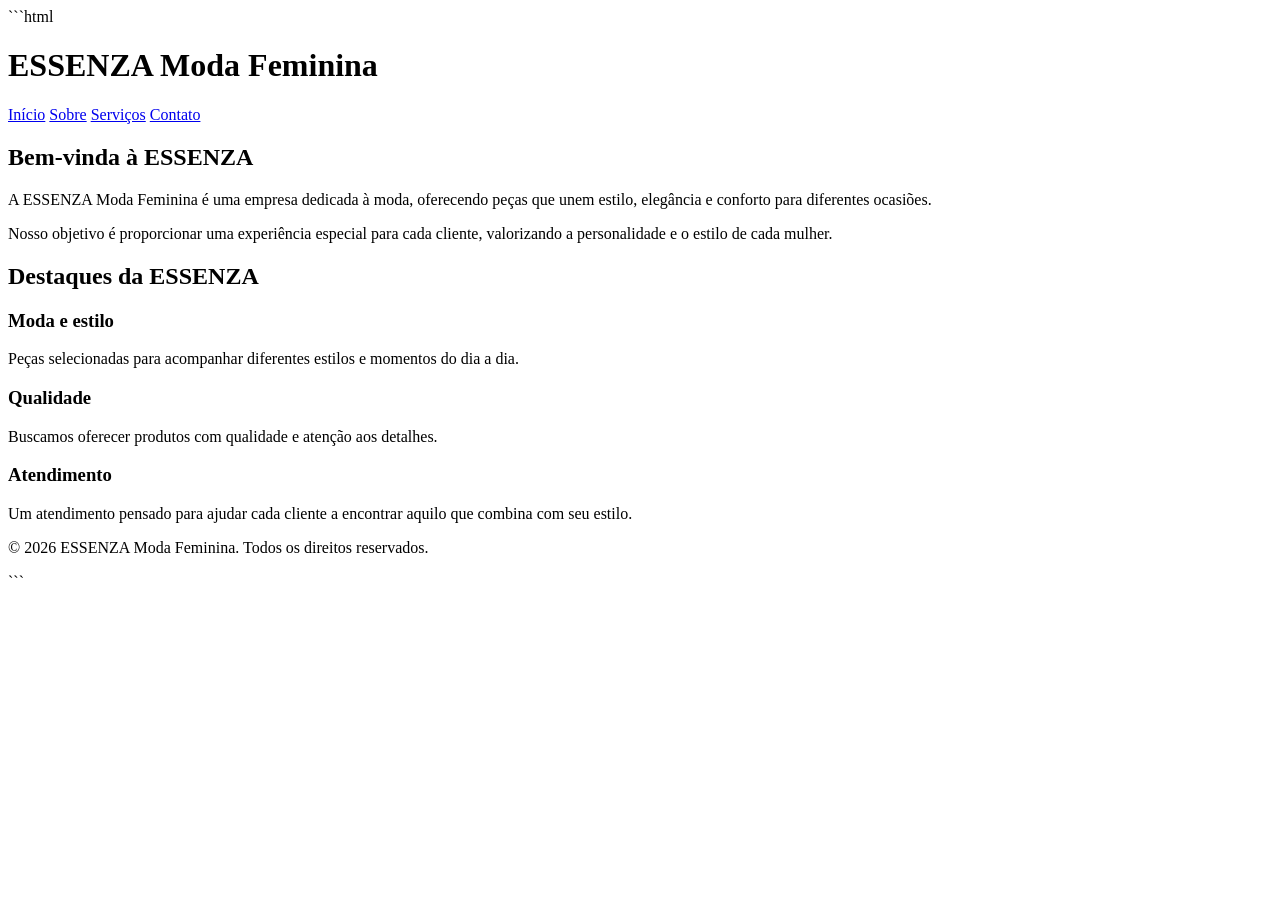
==== index.html @ d01f933d "feat: desenvolve estrutura HTML das páginas" ====
```html
<!DOCTYPE html>
<html lang="pt-BR">
<head>
    <meta charset="UTF-8">
    <meta name="viewport" content="width=device-width, initial-scale=1.0">
    <title>ESSENZA Moda Feminina</title>
    <link rel="stylesheet" href="css/style.css">
</head>

<body>

    <header>
        <h1>ESSENZA Moda Feminina</h1>

        <nav>
            <a href="index.html">Início</a>
            <a href="sobre.html">Sobre</a>
            <a href="servicos.html">Serviços</a>
            <a href="contato.html">Contato</a>
        </nav>
    </header>

    <main>
        <section>
            <h2>Bem-vinda à ESSENZA</h2>

            <p>
                A ESSENZA Moda Feminina é uma empresa dedicada à moda,
                oferecendo peças que unem estilo, elegância e conforto
                para diferentes ocasiões.
            </p>

            <p>
                Nosso objetivo é proporcionar uma experiência especial
                para cada cliente, valorizando a personalidade e o estilo
                de cada mulher.
            </p>
        </section>

        <section>
            <h2>Destaques da ESSENZA</h2>

            <div>
                <h3>Moda e estilo</h3>
                <p>
                    Peças selecionadas para acompanhar diferentes estilos
                    e momentos do dia a dia.
                </p>
            </div>

            <div>
                <h3>Qualidade</h3>
                <p>
                    Buscamos oferecer produtos com qualidade e atenção
                    aos detalhes.
                </p>
            </div>

            <div>
                <h3>Atendimento</h3>
                <p>
                    Um atendimento pensado para ajudar cada cliente
                    a encontrar aquilo que combina com seu estilo.
                </p>
            </div>
        </section>
    </main>

    <footer>
        <p>&copy; 2026 ESSENZA Moda Feminina. Todos os direitos reservados.</p>
    </footer>

</body>
</html>
```
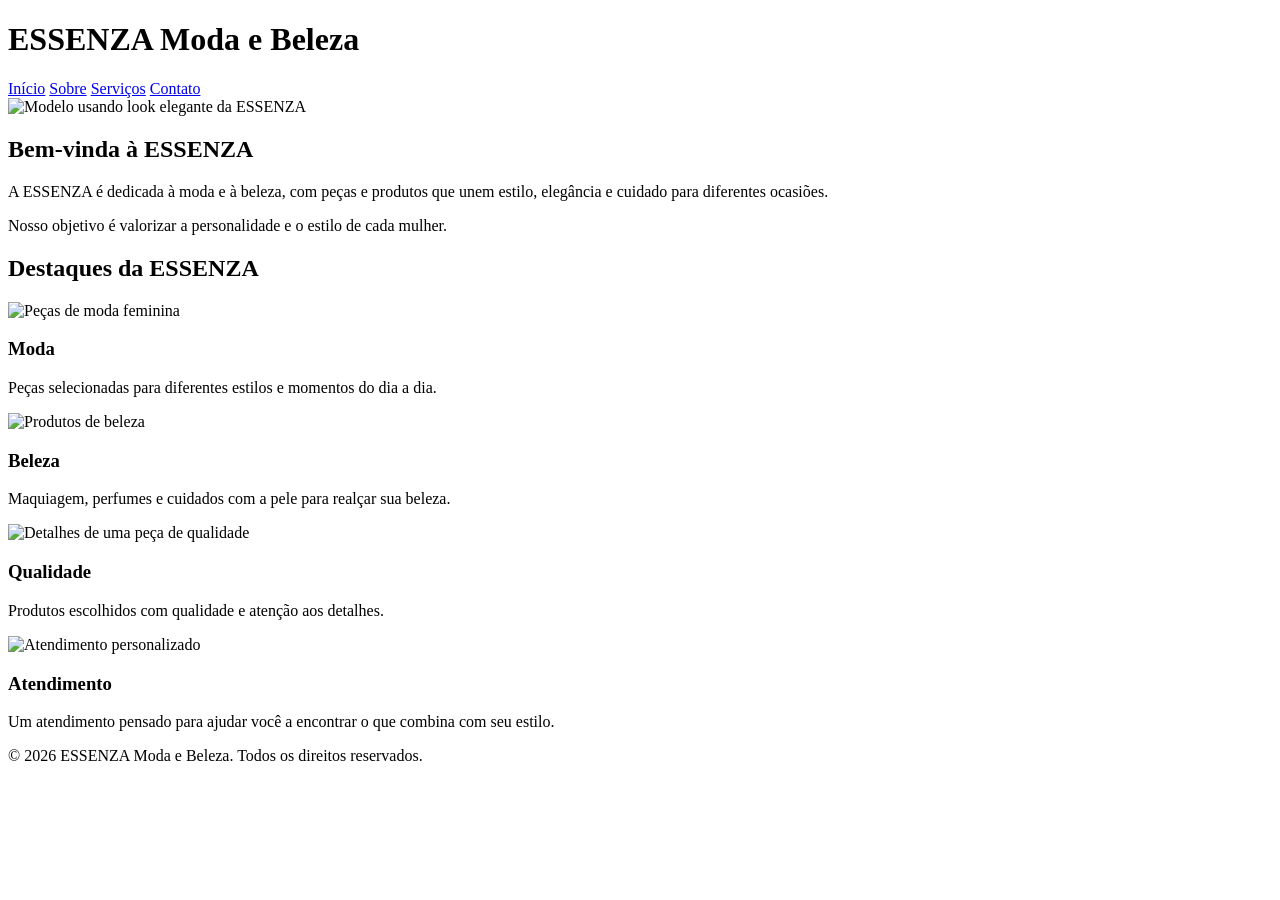
==== commit 604a91b1: "Atualiza site: moda e beleza, preto e dourado" ====
--- a/index.html
+++ b/index.html
@@ -1,76 +1,72 @@
-```html
 <!DOCTYPE html>
 <html lang="pt-BR">
 <head>
     <meta charset="UTF-8">
     <meta name="viewport" content="width=device-width, initial-scale=1.0">
-    <title>ESSENZA Moda Feminina</title>
+    <title>ESSENZA Moda e Beleza</title>
     <link rel="stylesheet" href="css/style.css">
 </head>
 
 <body>
 
     <header>
-        <h1>ESSENZA Moda Feminina</h1>
+        <h1>ESSENZA Moda e Beleza</h1>
 
         <nav>
-            <a href="index.html">Início</a>
+            <a href="index.html">In&iacute;cio</a>
             <a href="sobre.html">Sobre</a>
-            <a href="servicos.html">Serviços</a>
+            <a href="servicos.html">Servi&ccedil;os</a>
             <a href="contato.html">Contato</a>
         </nav>
     </header>
 
     <main>
-        <section>
-            <h2>Bem-vinda à ESSENZA</h2>
-
+        <section class="hero">
+            <img src="images/destaque.jpg" alt="Modelo usando look elegante da ESSENZA">
+            <h2>Bem-vinda &agrave; ESSENZA</h2>
             <p>
-                A ESSENZA Moda Feminina é uma empresa dedicada à moda,
-                oferecendo peças que unem estilo, elegância e conforto
-                para diferentes ocasiões.
+                A ESSENZA &eacute; dedicada &agrave; moda e &agrave; beleza,
+                com pe&ccedil;as e produtos que unem estilo, eleg&acirc;ncia
+                e cuidado para diferentes ocasi&otilde;es.
             </p>
-
             <p>
-                Nosso objetivo é proporcionar uma experiência especial
-                para cada cliente, valorizando a personalidade e o estilo
+                Nosso objetivo &eacute; valorizar a personalidade e o estilo
                 de cada mulher.
             </p>
         </section>
 
-        <section>
+        <section class="destaques">
             <h2>Destaques da ESSENZA</h2>
 
-            <div>
-                <h3>Moda e estilo</h3>
-                <p>
-                    Peças selecionadas para acompanhar diferentes estilos
-                    e momentos do dia a dia.
-                </p>
+            <div class="card">
+                <img src="images/moda.jpg" alt="Pe&ccedil;as de moda feminina">
+                <h3>Moda</h3>
+                <p>Pe&ccedil;as selecionadas para diferentes estilos e momentos do dia a dia.</p>
             </div>
 
-            <div>
-                <h3>Qualidade</h3>
-                <p>
-                    Buscamos oferecer produtos com qualidade e atenção
-                    aos detalhes.
-                </p>
+            <div class="card">
+                <img src="images/beleza.jpg" alt="Produtos de beleza">
+                <h3>Beleza</h3>
+                <p>Maquiagem, perfumes e cuidados com a pele para real&ccedil;ar sua beleza.</p>
             </div>
 
-            <div>
+            <div class="card">
+                <img src="images/qualidade.jpg" alt="Detalhes de uma pe&ccedil;a de qualidade">
+                <h3>Qualidade</h3>
+                <p>Produtos escolhidos com qualidade e aten&ccedil;&atilde;o aos detalhes.</p>
+            </div>
+
+            <div class="card">
+                <img src="images/atendimento.jpg" alt="Atendimento personalizado">
                 <h3>Atendimento</h3>
-                <p>
-                    Um atendimento pensado para ajudar cada cliente
-                    a encontrar aquilo que combina com seu estilo.
-                </p>
+                <p>Um atendimento pensado para ajudar voc&ecirc; a encontrar o que combina com seu estilo.</p>
             </div>
         </section>
     </main>
 
     <footer>
-        <p>&copy; 2026 ESSENZA Moda Feminina. Todos os direitos reservados.</p>
+        <p>&copy; 2026 ESSENZA Moda e Beleza. Todos os direitos reservados.</p>
     </footer>
 
 </body>
-</html>
-```
+</html>
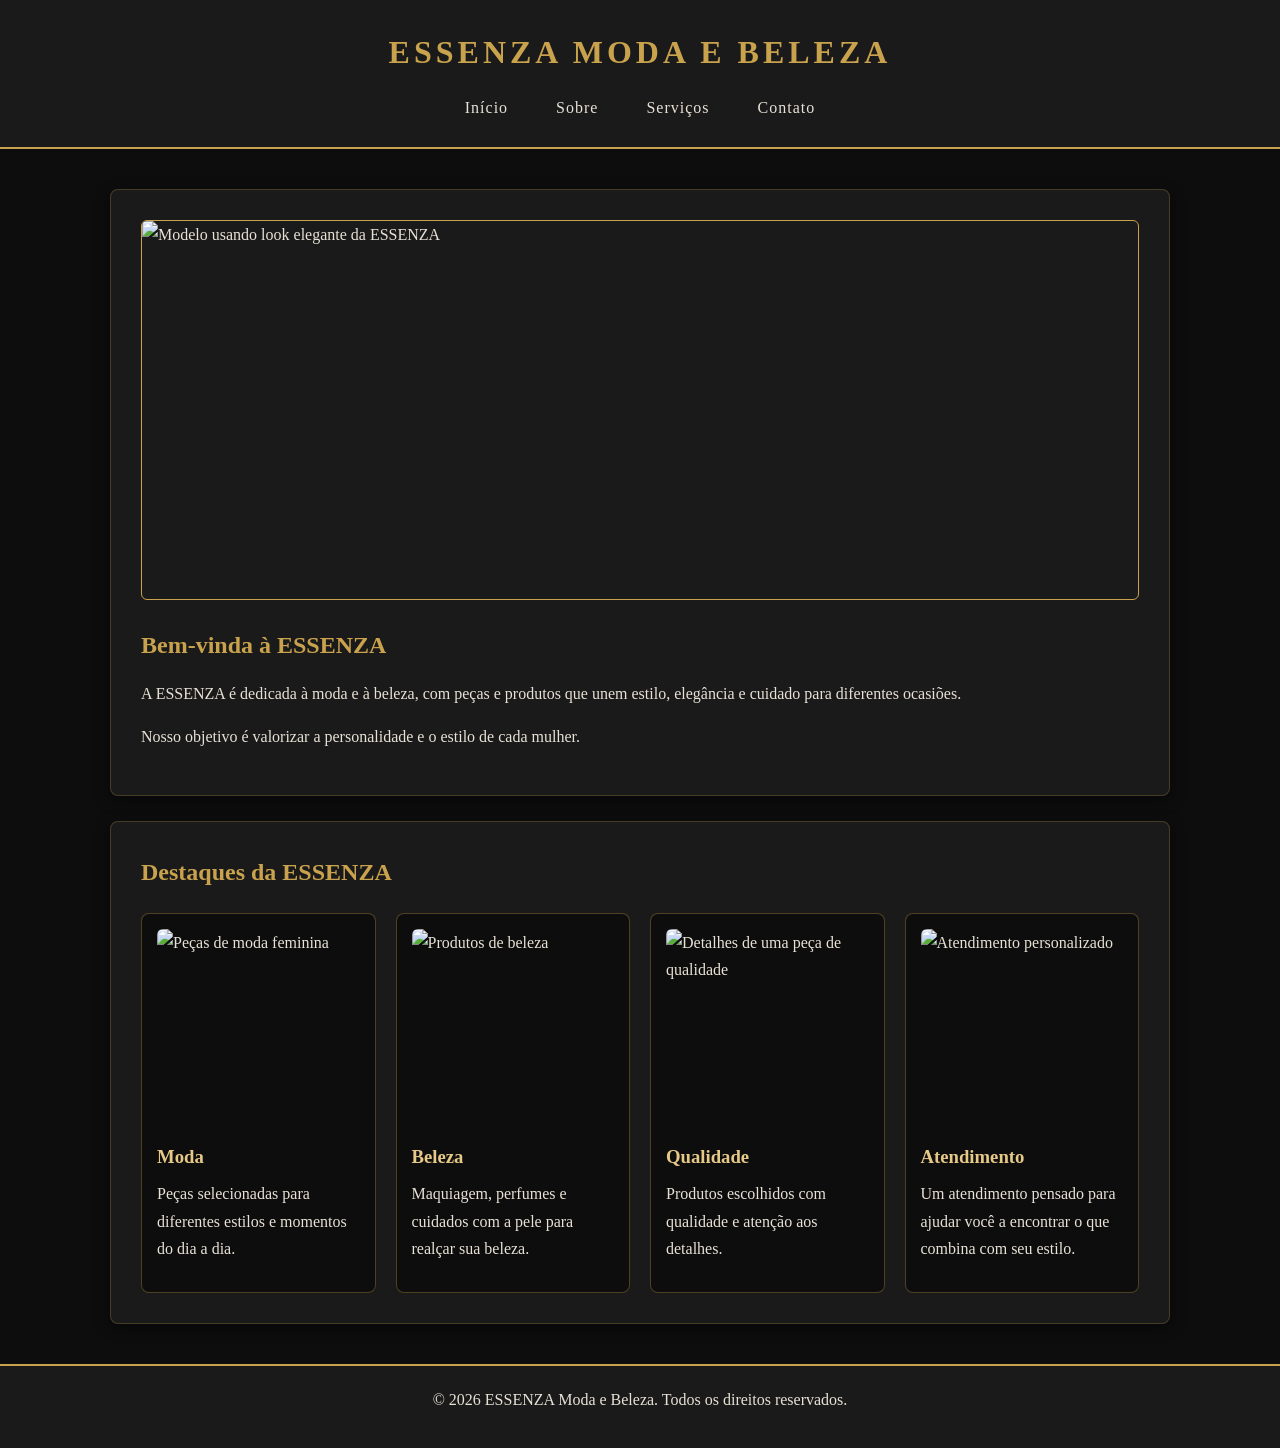
==== commit 9c7d44a5: "feat: implementa validacao de formulario e interatividade js" ====
--- a/index.html
+++ b/index.html
@@ -4,7 +4,7 @@
     <meta charset="UTF-8">
     <meta name="viewport" content="width=device-width, initial-scale=1.0">
     <title>ESSENZA Moda e Beleza</title>
-    <link rel="stylesheet" href="css/style.css">
+    <link rel="stylesheet" href="css/estilo.css">
 </head>
 
 <body>
@@ -22,7 +22,7 @@
 
     <main>
         <section class="hero">
-            <img src="images/destaque.jpg" alt="Modelo usando look elegante da ESSENZA">
+            <img src="img/destaque.jpg" alt="Modelo usando look elegante da ESSENZA">
             <h2>Bem-vinda &agrave; ESSENZA</h2>
             <p>
                 A ESSENZA &eacute; dedicada &agrave; moda e &agrave; beleza,
@@ -39,25 +39,25 @@
             <h2>Destaques da ESSENZA</h2>
 
             <div class="card">
-                <img src="images/moda.jpg" alt="Pe&ccedil;as de moda feminina">
+                <img src="img/moda.jpg" alt="Pe&ccedil;as de moda feminina">
                 <h3>Moda</h3>
                 <p>Pe&ccedil;as selecionadas para diferentes estilos e momentos do dia a dia.</p>
             </div>
 
             <div class="card">
-                <img src="images/beleza.jpg" alt="Produtos de beleza">
+                <img src="img/beleza.jpg" alt="Produtos de beleza">
                 <h3>Beleza</h3>
                 <p>Maquiagem, perfumes e cuidados com a pele para real&ccedil;ar sua beleza.</p>
             </div>
 
             <div class="card">
-                <img src="images/qualidade.jpg" alt="Detalhes de uma pe&ccedil;a de qualidade">
+                <img src="img/qualidade.jpg" alt="Detalhes de uma pe&ccedil;a de qualidade">
                 <h3>Qualidade</h3>
                 <p>Produtos escolhidos com qualidade e aten&ccedil;&atilde;o aos detalhes.</p>
             </div>
 
             <div class="card">
-                <img src="images/atendimento.jpg" alt="Atendimento personalizado">
+                <img src="img/atendimento.jpg" alt="Atendimento personalizado">
                 <h3>Atendimento</h3>
                 <p>Um atendimento pensado para ajudar voc&ecirc; a encontrar o que combina com seu estilo.</p>
             </div>
--- a/css/estilo.css
+++ b/css/estilo.css
@@ -0,0 +1,250 @@
+/* =========================
+   ESTILIZAÇÃO - ESSENZA
+   Preto e dourado
+   ========================= */
+
+:root {
+    --preto: #0d0d0d;
+    --grafite: #1a1a1a;
+    --dourado: #c9a24d;
+    --dourado-claro: #e6c987;
+    --texto: #e8e2d6;
+}
+
+* {
+    margin: 0;
+    padding: 0;
+    box-sizing: border-box;
+}
+
+body {
+    font-family: Georgia, "Times New Roman", serif;
+    background-color: var(--preto);
+    color: var(--texto);
+    line-height: 1.7;
+}
+
+img {
+    max-width: 100%;
+    height: auto;
+    display: block;
+}
+
+/* Cabeçalho */
+
+header {
+    background-color: var(--grafite);
+    border-bottom: 2px solid var(--dourado);
+    padding: 25px 20px;
+    text-align: center;
+}
+
+header h1 {
+    color: var(--dourado);
+    letter-spacing: 4px;
+    text-transform: uppercase;
+    margin-bottom: 15px;
+}
+
+/* Menu */
+
+nav a {
+    color: var(--texto);
+    text-decoration: none;
+    margin: 0 8px;
+    padding: 8px 14px;
+    border-radius: 4px;
+    letter-spacing: 1px;
+    transition: 0.3s;
+}
+
+nav a:hover,
+nav a.active {
+    background-color: var(--dourado);
+    color: var(--preto);
+}
+
+/* Conteúdo principal */
+
+main {
+    max-width: 1100px;
+    margin: 40px auto;
+    padding: 0 20px;
+}
+
+section {
+    background-color: var(--grafite);
+    border: 1px solid rgba(201, 162, 77, 0.25);
+    padding: 30px;
+    margin-bottom: 25px;
+    border-radius: 8px;
+    box-shadow: 0 4px 14px rgba(0, 0, 0, 0.5);
+}
+
+h2 {
+    color: var(--dourado);
+    margin-bottom: 15px;
+}
+
+h3 {
+    color: var(--dourado-claro);
+    margin-bottom: 8px;
+}
+
+p {
+    margin-bottom: 15px;
+}
+
+/* Destaque (imagem grande) */
+
+.hero img {
+    width: 100%;
+    height: 380px;
+    object-fit: cover;
+    border-radius: 6px;
+    margin-bottom: 25px;
+    border: 1px solid var(--dourado);
+}
+
+/* Cartões dos destaques */
+
+.destaques {
+    display: grid;
+    grid-template-columns: repeat(auto-fit, minmax(220px, 1fr));
+    gap: 20px;
+}
+
+.destaques h2 {
+    grid-column: 1 / -1;
+    margin-bottom: 0;
+}
+
+.card {
+    background-color: var(--preto);
+    border: 1px solid rgba(201, 162, 77, 0.35);
+    border-radius: 8px;
+    padding: 15px;
+    transition: 0.3s;
+}
+
+.card:hover {
+    transform: translateY(-5px);
+    border-color: var(--dourado);
+}
+
+.card img {
+    width: 100%;
+    height: 200px;
+    object-fit: cover;
+    border-radius: 6px;
+    margin-bottom: 12px;
+}
+
+/* Listas */
+
+ul {
+    padding-left: 25px;
+}
+
+li {
+    margin-bottom: 8px;
+}
+
+/* Formulário */
+
+form {
+    display: flex;
+    flex-direction: column;
+    gap: 10px;
+}
+
+input,
+textarea {
+    width: 100%;
+    padding: 12px;
+    background-color: var(--preto);
+    color: var(--texto);
+    border: 1px solid rgba(201, 162, 77, 0.5);
+    border-radius: 5px;
+    font-size: 16px;
+}
+
+input:focus,
+textarea:focus {
+    outline: none;
+    border-color: var(--dourado);
+}
+
+textarea {
+    min-height: 120px;
+    resize: vertical;
+}
+
+button {
+    background-color: var(--dourado);
+    color: var(--preto);
+    border: none;
+    padding: 12px 20px;
+    border-radius: 5px;
+    cursor: pointer;
+    font-size: 16px;
+    font-weight: bold;
+    transition: 0.3s;
+}
+
+button:hover {
+    background-color: var(--dourado-claro);
+}
+
+/* Rodapé */
+
+footer {
+    background-color: var(--grafite);
+    border-top: 2px solid var(--dourado);
+    color: var(--texto);
+    text-align: center;
+    padding: 20px;
+    margin-top: 40px;
+}
+
+/* Responsividade */
+
+@media (max-width: 768px) {
+
+    header {
+        padding: 15px;
+    }
+
+    nav {
+        display: flex;
+        flex-direction: column;
+        gap: 8px;
+    }
+
+    nav a {
+        display: block;
+        margin: 0;
+    }
+
+    main {
+        margin: 20px auto;
+        padding: 0 12px;
+    }
+
+    section {
+        padding: 20px;
+    }
+
+    .hero img {
+        height: 220px;
+    }
+
+    h1 {
+        font-size: 24px;
+        letter-spacing: 2px;
+    }
+
+    h2 {
+        font-size: 22px;
+    }
+}
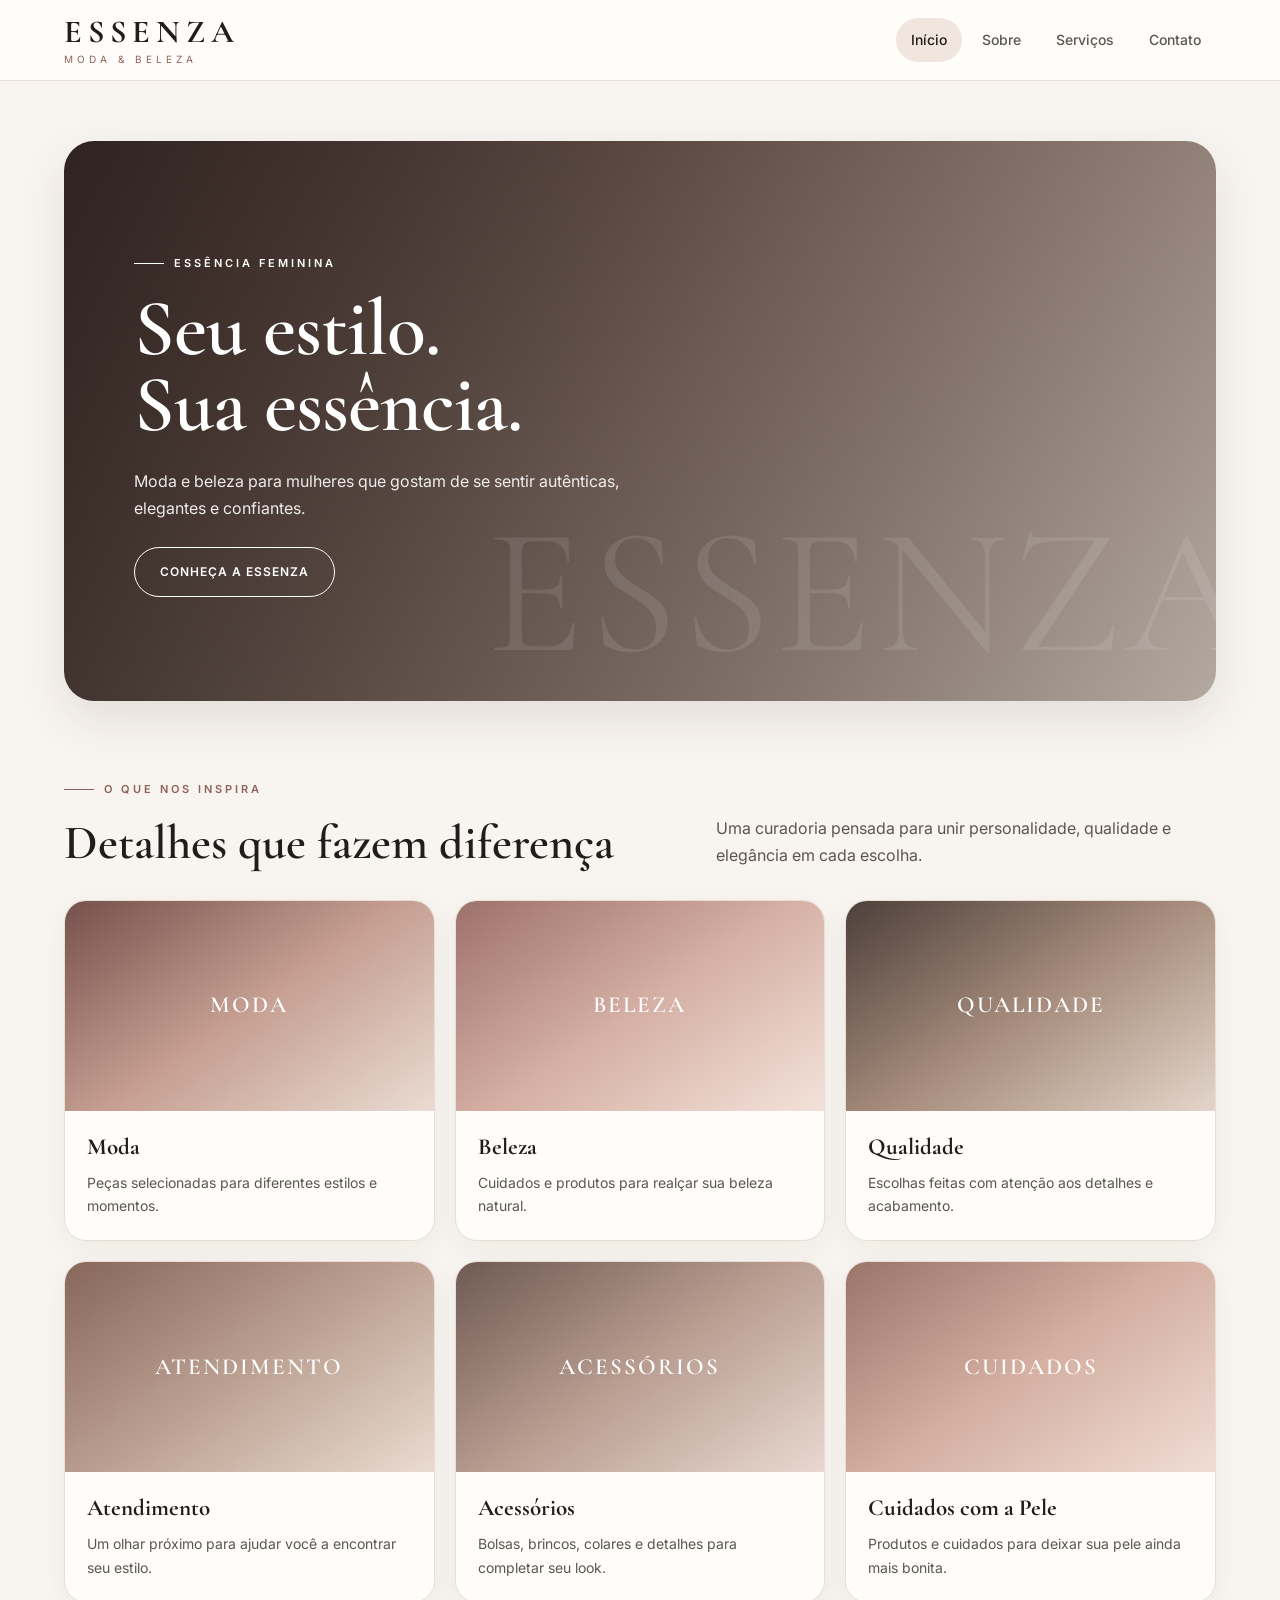
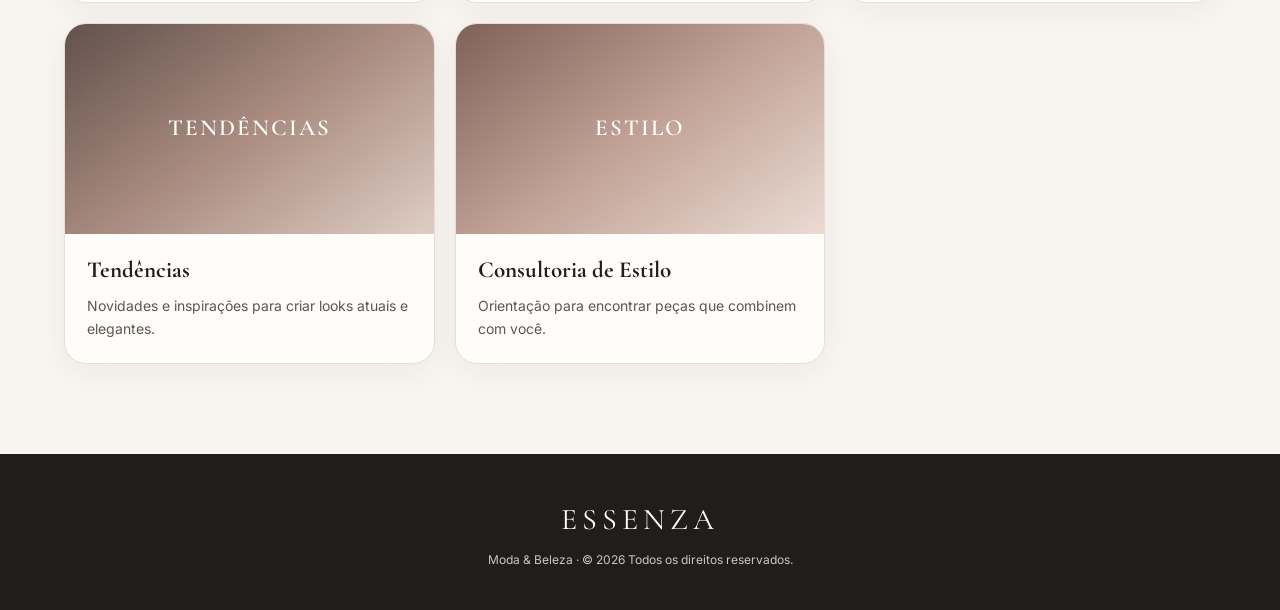
==== commit 476fcceb: "atualiza projeto ESSENZA" ====
--- a/index.html
+++ b/index.html
@@ -1,72 +1,269 @@
 <!DOCTYPE html>
+
 <html lang="pt-BR">
 <head>
     <meta charset="UTF-8">
     <meta name="viewport" content="width=device-width, initial-scale=1.0">
-    <title>ESSENZA Moda e Beleza</title>
-    <link rel="stylesheet" href="css/estilo.css">
+
+
+<title>ESSENZA — Moda & Beleza</title>
+
+<link rel="stylesheet" href="css/estilo.css">
+
+
 </head>
 
 <body>
 
-    <header>
-        <h1>ESSENZA Moda e Beleza</h1>
-
-        <nav>
-            <a href="index.html">In&iacute;cio</a>
-            <a href="sobre.html">Sobre</a>
-            <a href="servicos.html">Servi&ccedil;os</a>
-            <a href="contato.html">Contato</a>
-        </nav>
-    </header>
-
-    <main>
-        <section class="hero">
-            <img src="img/destaque.jpg" alt="Modelo usando look elegante da ESSENZA">
-            <h2>Bem-vinda &agrave; ESSENZA</h2>
-            <p>
-                A ESSENZA &eacute; dedicada &agrave; moda e &agrave; beleza,
-                com pe&ccedil;as e produtos que unem estilo, eleg&acirc;ncia
-                e cuidado para diferentes ocasi&otilde;es.
-            </p>
-            <p>
-                Nosso objetivo &eacute; valorizar a personalidade e o estilo
-                de cada mulher.
-            </p>
-        </section>
-
-        <section class="destaques">
-            <h2>Destaques da ESSENZA</h2>
-
-            <div class="card">
-                <img src="img/moda.jpg" alt="Pe&ccedil;as de moda feminina">
+<header>
+    <div class="header-inner">
+
+
+    <a class="brand" href="index.html">
+        <span class="brand-name">ESSENZA</span>
+        <span class="brand-sub">Moda & Beleza</span>
+    </a>
+
+    <nav aria-label="Navegação principal">
+        <a href="index.html" class="active">Início</a>
+        <a href="sobre.html">Sobre</a>
+        <a href="servicos.html">Serviços</a>
+        <a href="contato.html">Contato</a>
+    </nav>
+
+</div>
+
+
+</header>
+
+<main>
+
+
+<section class="hero">
+
+    <div class="hero-copy">
+
+        <span class="eyebrow">
+            Essência feminina
+        </span>
+
+        <h1>
+            Seu estilo.<br>
+            Sua essência.
+        </h1>
+
+        <p>
+            Moda e beleza para mulheres que gostam de se
+            sentir autênticas, elegantes e confiantes.
+        </p>
+
+        <a class="btn" href="servicos.html">
+            Conheça a ESSENZA
+        </a>
+
+    </div>
+
+</section>
+
+
+<section>
+
+    <div class="section-head">
+
+        <div>
+            <span class="eyebrow rose">
+                O que nos inspira
+            </span>
+
+            <h2>
+                Detalhes que fazem diferença
+            </h2>
+        </div>
+
+        <p>
+            Uma curadoria pensada para unir personalidade,
+            qualidade e elegância em cada escolha.
+        </p>
+
+    </div>
+
+
+    <div class="destaques">
+
+        <article class="card">
+
+            <div class="card-image moda">
+                MODA
+            </div>
+
+            <div class="card-content">
+
                 <h3>Moda</h3>
-                <p>Pe&ccedil;as selecionadas para diferentes estilos e momentos do dia a dia.</p>
-            </div>
-
-            <div class="card">
-                <img src="img/beleza.jpg" alt="Produtos de beleza">
+
+                <p>
+                    Peças selecionadas para diferentes
+                    estilos e momentos.
+                </p>
+
+            </div>
+
+        </article>
+
+
+        <article class="card">
+
+            <div class="card-image beleza">
+                BELEZA
+            </div>
+
+            <div class="card-content">
+
                 <h3>Beleza</h3>
-                <p>Maquiagem, perfumes e cuidados com a pele para real&ccedil;ar sua beleza.</p>
-            </div>
-
-            <div class="card">
-                <img src="img/qualidade.jpg" alt="Detalhes de uma pe&ccedil;a de qualidade">
+
+                <p>
+                    Cuidados e produtos para realçar
+                    sua beleza natural.
+                </p>
+
+            </div>
+
+        </article>
+
+
+        <article class="card">
+
+            <div class="card-image qualidade">
+                QUALIDADE
+            </div>
+
+            <div class="card-content">
+
                 <h3>Qualidade</h3>
-                <p>Produtos escolhidos com qualidade e aten&ccedil;&atilde;o aos detalhes.</p>
-            </div>
-
-            <div class="card">
-                <img src="img/atendimento.jpg" alt="Atendimento personalizado">
-                <h3>Atendimento</h3>
-                <p>Um atendimento pensado para ajudar voc&ecirc; a encontrar o que combina com seu estilo.</p>
-            </div>
-        </section>
-    </main>
-
-    <footer>
-        <p>&copy; 2026 ESSENZA Moda e Beleza. Todos os direitos reservados.</p>
-    </footer>
+
+                <p>
+                    Escolhas feitas com atenção aos
+                    detalhes e acabamento.
+                </p>
+
+            </div>
+
+        </article>
+
+
+        <a href="contato.html" class="card">
+
+    <div class="card-image atendimento">
+        ATENDIMENTO
+    </div>
+
+    <div class="card-content">
+
+        <h3>Atendimento</h3>
+
+        <p>
+            Um olhar próximo para ajudar você
+            a encontrar seu estilo.
+        </p>
+
+    </div>
+
+        </a>
+
+        <article class="card">
+
+    <div class="card-image acessorios">
+        ACESSÓRIOS
+    </div>
+
+    <div class="card-content">
+
+        <h3>Acessórios</h3>
+
+        <p>
+            Bolsas, brincos, colares e detalhes
+            para completar seu look.
+        </p>
+
+    </div>
+
+</article>
+
+     <article class="card">
+
+    <div class="card-image pele">
+        CUIDADOS
+    </div>
+
+    <div class="card-content">
+
+        <h3>Cuidados com a Pele</h3>
+
+        <p>
+            Produtos e cuidados para deixar
+            sua pele ainda mais bonita.
+        </p>
+
+    </div>
+
+</article>
+
+     <article class="card">
+
+    <div class="card-image tendencias">
+        TENDÊNCIAS
+    </div>
+
+    <div class="card-content">
+
+        <h3>Tendências</h3>
+
+        <p>
+            Novidades e inspirações para criar
+            looks atuais e elegantes.
+        </p>
+
+    </div>
+
+</article>
+
+     <article class="card">
+
+    <div class="card-image estilo">
+        ESTILO
+    </div>
+
+    <div class="card-content">
+
+        <h3>Consultoria de Estilo</h3>
+
+        <p>
+            Orientação para encontrar peças
+            que combinem com você.
+        </p>
+
+    </div>
+
+</article>
+
+
+</section>
+
+
+</main>
+
+<footer>
+
+
+<div class="footer-brand">
+    ESSENZA
+</div>
+
+<p>
+    Moda & Beleza · © 2026 Todos os direitos reservados.
+</p>
+
+
+</footer>
 
 </body>
-</html>+</html>
--- a/css/estilo.css
+++ b/css/estilo.css
@@ -1,14 +1,14 @@
-/* =========================
-   ESTILIZAÇÃO - ESSENZA
-   Preto e dourado
-   ========================= */
+@import url('https://fonts.googleapis.com/css2?family=Cormorant+Garamond:wght@500;600;700&family=Inter:wght@400;500;600&display=swap');
 
 :root {
-    --preto: #0d0d0d;
-    --grafite: #1a1a1a;
-    --dourado: #c9a24d;
-    --dourado-claro: #e6c987;
-    --texto: #e8e2d6;
+    --preto: #211d1c;
+    --cinza: #5e5551;
+    --creme: #f8f4ef;
+    --branco: #fffdf9;
+    --rosa: #b78378;
+    --rosa-escuro: #8f625b;
+    --borda: #e9ded6;
+    --sombra: 0 18px 50px rgba(43, 32, 27, 0.10);
 }
 
 * {
@@ -17,234 +17,1014 @@
     box-sizing: border-box;
 }
 
+html {
+    scroll-behavior: smooth;
+}
+
 body {
-    font-family: Georgia, "Times New Roman", serif;
-    background-color: var(--preto);
-    color: var(--texto);
+    font-family: "Inter", Arial, sans-serif;
+    color: var(--preto);
+    background: var(--creme);
     line-height: 1.7;
 }
 
-img {
-    max-width: 100%;
-    height: auto;
+a {
+    color: inherit;
+}
+
+button,
+input,
+textarea {
+    font-family: inherit;
+}
+
+/* CABEÇALHO */
+
+header {
+    position: sticky;
+    top: 0;
+    z-index: 100;
+
+    background: rgba(255, 253, 249, 0.95);
+
+    backdrop-filter: blur(10px);
+
+    border-bottom: 1px solid var(--borda);
+}
+
+.header-inner {
+    width: 90%;
+    max-width: 1180px;
+    min-height: 80px;
+
+    margin: 0 auto;
+
+    display: flex;
+    align-items: center;
+    justify-content: space-between;
+
+    gap: 30px;
+}
+
+.brand {
+    text-decoration: none;
+    line-height: 1;
+}
+
+.brand-name {
     display: block;
-}
-
-/* Cabeçalho */
-
-header {
-    background-color: var(--grafite);
-    border-bottom: 2px solid var(--dourado);
-    padding: 25px 20px;
-    text-align: center;
-}
-
-header h1 {
-    color: var(--dourado);
+
+    font-family: "Cormorant Garamond", Georgia, serif;
+
+    font-size: 32px;
+    font-weight: 700;
+
+    letter-spacing: 6px;
+}
+
+.brand-sub {
+    display: block;
+
+    margin-top: 6px;
+
+    color: var(--rosa-escuro);
+
+    font-size: 10px;
+
     letter-spacing: 4px;
+
     text-transform: uppercase;
-    margin-bottom: 15px;
-}
-
-/* Menu */
+}
+
+/* MENU */
+
+nav {
+    display: flex;
+    align-items: center;
+    gap: 5px;
+}
 
 nav a {
-    color: var(--texto);
     text-decoration: none;
-    margin: 0 8px;
-    padding: 8px 14px;
-    border-radius: 4px;
-    letter-spacing: 1px;
+
+    color: var(--cinza);
+
+    font-size: 14px;
+    font-weight: 500;
+
+    padding: 10px 15px;
+
+    border-radius: 30px;
+
     transition: 0.3s;
 }
 
 nav a:hover,
 nav a.active {
-    background-color: var(--dourado);
     color: var(--preto);
-}
-
-/* Conteúdo principal */
+    background: #f0e6df;
+}
+
+/* CONTEÚDO */
 
 main {
-    max-width: 1100px;
-    margin: 40px auto;
-    padding: 0 20px;
-}
-
-section {
-    background-color: var(--grafite);
-    border: 1px solid rgba(201, 162, 77, 0.25);
-    padding: 30px;
+    width: 90%;
+    max-width: 1180px;
+
+    margin: 0 auto;
+
+    padding: 60px 0 90px;
+}
+
+/* HERO */
+
+.hero {
+    position: relative;
+
+    min-height: 560px;
+
+    overflow: hidden;
+
+    border-radius: 30px;
+
+    background:
+        linear-gradient(
+            110deg,
+            rgba(35, 27, 24, 0.88),
+            rgba(35, 27, 24, 0.30)
+        ),
+        linear-gradient(
+            135deg,
+            #8f625b,
+            #cdb1a3,
+            #f2e6dc
+        );
+
+    box-shadow: var(--sombra);
+
+    display: flex;
+
+    align-items: center;
+
+    padding: 70px;
+
+    margin-bottom: 70px;
+}
+
+.hero::after {
+    content: "ESSENZA";
+
+    position: absolute;
+
+    right: -40px;
+    bottom: -45px;
+
+    font-family: "Cormorant Garamond", Georgia, serif;
+
+    font-size: 180px;
+
+    color: rgba(255, 255, 255, 0.10);
+
+    letter-spacing: 5px;
+}
+
+.hero-copy {
+    position: relative;
+    z-index: 2;
+
+    max-width: 650px;
+
+    color: white;
+}
+
+.eyebrow {
+    display: inline-flex;
+    align-items: center;
+
+    gap: 10px;
+
+    margin-bottom: 18px;
+
+    font-size: 11px;
+    font-weight: 600;
+
+    letter-spacing: 3px;
+
+    text-transform: uppercase;
+}
+
+.eyebrow::before {
+    content: "";
+
+    width: 30px;
+    height: 1px;
+
+    background: currentColor;
+}
+
+.rose {
+    color: var(--rosa-escuro);
+}
+
+.hero h1 {
+    font-family: "Cormorant Garamond", Georgia, serif;
+
+    font-size: 80px;
+    font-weight: 600;
+
+    line-height: 0.95;
+
+    letter-spacing: -1px;
+
     margin-bottom: 25px;
-    border-radius: 8px;
-    box-shadow: 0 4px 14px rgba(0, 0, 0, 0.5);
-}
-
-h2 {
-    color: var(--dourado);
-    margin-bottom: 15px;
-}
-
-h3 {
-    color: var(--dourado-claro);
-    margin-bottom: 8px;
-}
-
-p {
-    margin-bottom: 15px;
-}
-
-/* Destaque (imagem grande) */
-
-.hero img {
-    width: 100%;
-    height: 380px;
-    object-fit: cover;
-    border-radius: 6px;
-    margin-bottom: 25px;
-    border: 1px solid var(--dourado);
-}
-
-/* Cartões dos destaques */
+}
+
+.hero p {
+    max-width: 560px;
+
+    color: rgba(255, 255, 255, 0.90);
+
+    font-size: 16px;
+}
+
+.btn {
+    display: inline-flex;
+
+    align-items: center;
+    justify-content: center;
+
+    margin-top: 25px;
+
+    padding: 14px 25px;
+
+    border: 1px solid white;
+
+    border-radius: 50px;
+
+    color: white;
+
+    text-decoration: none;
+
+    font-size: 12px;
+    font-weight: 600;
+
+    letter-spacing: 1px;
+
+    text-transform: uppercase;
+
+    transition: 0.3s;
+}
+
+.btn:hover {
+    background: white;
+    color: var(--preto);
+
+    transform: translateY(-2px);
+}
+
+/* TÍTULOS DAS SEÇÕES */
+
+.section-head {
+    display: flex;
+
+    align-items: flex-end;
+
+    justify-content: space-between;
+
+    gap: 30px;
+
+    margin-bottom: 30px;
+}
+
+.section-head h2,
+.page-card h2 {
+    font-family: "Cormorant Garamond", Georgia, serif;
+
+    font-size: 48px;
+    font-weight: 600;
+
+    line-height: 1.1;
+}
+
+.section-head p {
+    max-width: 500px;
+
+    color: var(--cinza);
+}
+
+/* CARDS */
 
 .destaques {
     display: grid;
-    grid-template-columns: repeat(auto-fit, minmax(220px, 1fr));
+
+    grid-template-columns: repeat(3, 1fr);
+
     gap: 20px;
 }
 
-.destaques h2 {
-    grid-column: 1 / -1;
-    margin-bottom: 0;
-}
-
 .card {
-    background-color: var(--preto);
-    border: 1px solid rgba(201, 162, 77, 0.35);
-    border-radius: 8px;
-    padding: 15px;
+    display: block;
+
+    overflow: hidden;
+
+    background: var(--branco);
+
+    border: 1px solid var(--borda);
+
+    border-radius: 22px;
+
+    box-shadow: 0 8px 30px rgba(43, 32, 27, 0.05);
+
     transition: 0.3s;
+
+    color: inherit;
+
+    text-decoration: none;
+
+    cursor: pointer;
 }
 
 .card:hover {
-    transform: translateY(-5px);
-    border-color: var(--dourado);
-}
-
-.card img {
-    width: 100%;
-    height: 200px;
-    object-fit: cover;
-    border-radius: 6px;
-    margin-bottom: 12px;
-}
-
-/* Listas */
-
-ul {
-    padding-left: 25px;
-}
-
-li {
+    transform: translateY(-7px);
+
+    box-shadow: var(--sombra);
+}
+
+.card-image {
+    height: 210px;
+
+    display: flex;
+
+    align-items: center;
+    justify-content: center;
+
+    color: white;
+
+    font-family: "Cormorant Garamond", Georgia, serif;
+
+    font-size: 23px;
+
+    font-weight: 600;
+
+    letter-spacing: 2px;
+
+    text-align: center;
+
+    white-space: nowrap;
+
+    background: linear-gradient(
+        145deg,
+        #8f625b,
+        #cdb1a3,
+        #f2e6dc
+    );
+}
+
+.card-image.moda {
+    background: linear-gradient(
+        145deg,
+        #76514c,
+        #c59e91,
+        #eadbd2
+    );
+}
+
+.card-image.beleza {
+    background: linear-gradient(
+        145deg,
+        #9d716b,
+        #d5afa3,
+        #f3e2da
+    );
+}
+
+.card-image.qualidade {
+    background: linear-gradient(
+        145deg,
+        #4d403b,
+        #a58b7b,
+        #e4d5ca
+    );
+}
+
+.card-image.atendimento {
+    background: linear-gradient(
+        145deg,
+        #88665b,
+        #bba091,
+        #eadbd0
+    );
+}
+
+.card-image.acessorios {
+    background: linear-gradient(
+        145deg,
+        #6f5a52,
+        #b99d91,
+        #e8d8d0
+    );
+}
+
+.card-image.pele {
+    background: linear-gradient(
+        145deg,
+        #9b7469,
+        #d4afa2,
+        #f1ddd5
+    );
+}
+
+.card-image.tendencias {
+    background: linear-gradient(
+        145deg,
+        #62514b,
+        #a98b80,
+        #dfcdc4
+    );
+}
+
+.card-image.estilo {
+    background: linear-gradient(
+        145deg,
+        #806158,
+        #c1a195,
+        #eadbd3
+    );
+}
+
+.card-content {
+    padding: 22px;
+}
+
+.card h3 {
+    font-family: "Cormorant Garamond", Georgia, serif;
+    font-size: 23px;
+    line-height: 1.3;
     margin-bottom: 8px;
 }
 
-/* Formulário */
+.card p {
+    color: var(--cinza);
+
+    font-size: 14px;
+}
+
+/* PÁGINAS INTERNAS */
+
+.page-card {
+    background: var(--branco);
+
+    border: 1px solid var(--borda);
+
+    border-radius: 22px;
+
+    padding: 50px;
+
+    margin-bottom: 22px;
+
+    box-shadow: 0 8px 30px rgba(43, 32, 27, 0.04);
+}
+
+.page-card h2 {
+    margin-bottom: 20px;
+}
+
+.page-card p {
+    max-width: 800px;
+
+    color: var(--cinza);
+}
+
+/* LISTAS */
+
+.list {
+    list-style: none;
+
+    display: grid;
+
+    grid-template-columns: repeat(2, 1fr);
+
+    gap: 12px;
+
+    margin-top: 25px;
+}
+
+.list li {
+    padding: 15px 18px;
+
+    background: #f7efe9;
+
+    border: 1px solid var(--borda);
+
+    border-radius: 14px;
+
+    color: var(--cinza);
+}
+
+.list li::before {
+    content: "✦";
+
+    color: var(--rosa-escuro);
+
+    margin-right: 10px;
+}
+
+/* FORMULÁRIO */
 
 form {
-    display: flex;
-    flex-direction: column;
-    gap: 10px;
+    display: grid;
+
+    gap: 15px;
+
+    max-width: 760px;
+
+    margin-top: 25px;
+}
+
+label {
+    font-size: 12px;
+
+    font-weight: 600;
+
+    letter-spacing: 1px;
+
+    text-transform: uppercase;
 }
 
 input,
 textarea {
     width: 100%;
-    padding: 12px;
-    background-color: var(--preto);
-    color: var(--texto);
-    border: 1px solid rgba(201, 162, 77, 0.5);
-    border-radius: 5px;
-    font-size: 16px;
+
+    padding: 15px 16px;
+
+    border: 1px solid var(--borda);
+
+    border-radius: 14px;
+
+    background: white;
+
+    color: var(--preto);
+
+    outline: none;
+
+    transition: 0.2s;
 }
 
 input:focus,
 textarea:focus {
-    outline: none;
-    border-color: var(--dourado);
+    border-color: var(--rosa);
+
+    box-shadow: 0 0 0 4px rgba(183, 131, 120, 0.12);
 }
 
 textarea {
-    min-height: 120px;
+    min-height: 150px;
+
     resize: vertical;
 }
 
 button {
-    background-color: var(--dourado);
+    width: fit-content;
+
+    padding: 14px 25px;
+
+    border: none;
+
+    border-radius: 50px;
+
+    background: var(--preto);
+
+    color: white;
+
+    cursor: pointer;
+
+    font-size: 12px;
+
+    font-weight: 600;
+
+    letter-spacing: 1px;
+
+    text-transform: uppercase;
+
+    transition: 0.3s;
+}
+
+button:hover {
+    background: var(--rosa-escuro);
+
+    transform: translateY(-2px);
+}
+
+#retorno {
+    margin-top: 15px;
+
+    color: var(--rosa-escuro);
+
+    font-weight: 600;
+}
+
+/* INFORMAÇÕES DE CONTATO */
+
+.info-grid {
+    display: grid;
+
+    grid-template-columns: repeat(3, 1fr);
+
+    gap: 15px;
+
+    margin-top: 25px;
+}
+
+.info {
+    padding: 20px;
+
+    background: #f7efe9;
+
+    border: 1px solid var(--borda);
+
+    border-radius: 16px;
+}
+
+.info strong {
+    display: block;
+
+    margin-bottom: 5px;
+}
+
+.info span {
+    color: var(--cinza);
+
+    font-size: 14px;
+}
+
+/* RODAPÉ */
+
+footer {
+    padding: 40px 20px;
+
+    background: var(--preto);
+
+    color: rgba(255, 255, 255, 0.75);
+
+    text-align: center;
+}
+
+.footer-brand {
+    margin-bottom: 5px;
+
+    color: white;
+
+    font-family: "Cormorant Garamond", Georgia, serif;
+
+    font-size: 30px;
+
+    letter-spacing: 5px;
+}
+
+footer p {
+    font-size: 12px;
+}
+
+/* TABLET */
+
+@media (max-width: 900px) {
+
+    .destaques {
+        grid-template-columns: repeat(2, 1fr);
+    }
+
+    .info-grid {
+        grid-template-columns: 1fr;
+    }
+
+}
+
+/* CELULAR */
+
+@media (max-width: 700px) {
+
+    .header-inner {
+        width: 94%;
+
+        padding: 18px 0;
+
+        flex-direction: column;
+
+        gap: 15px;
+    }
+
+    nav {
+        width: 100%;
+
+        justify-content: center;
+
+        flex-wrap: wrap;
+    }
+
+    nav a {
+        padding: 8px 10px;
+
+        font-size: 12px;
+    }
+
+    main {
+        width: 94%;
+
+        padding-top: 25px;
+    }
+
+    .hero {
+        min-height: 540px;
+
+        padding: 35px 25px;
+
+        border-radius: 24px;
+
+        align-items: flex-end;
+    }
+
+    .hero h1 {
+        font-size: 58px;
+    }
+
+    .hero::after {
+        font-size: 100px;
+    }
+
+    .destaques {
+        grid-template-columns: 1fr;
+    }
+
+    .section-head {
+        display: block;
+    }
+
+    .section-head p {
+        margin-top: 12px;
+    }
+
+    .section-head h2,
+    .page-card h2 {
+        font-size: 40px;
+    }
+
+    .list {
+        grid-template-columns: 1fr;
+    }
+
+    .page-card {
+        padding: 30px 22px;
+    }
+
+}
+
+/* PRODUTOS */
+
+.produtos-intro {
+    text-align: center;
+
+    max-width: 700px;
+
+    margin: 20px auto 55px;
+}
+
+.produtos-intro h1 {
+    font-family: "Cormorant Garamond", Georgia, serif;
+
+    font-size: 58px;
+
+    font-weight: 600;
+
+    line-height: 1.1;
+
+    margin-bottom: 15px;
+}
+
+.produtos-intro p {
+    color: var(--cinza);
+
+    font-size: 15px;
+}
+
+
+/* GRID DE PRODUTOS */
+
+.produtos {
+    display: grid;
+
+    grid-template-columns: repeat(4, 1fr);
+
+    gap: 22px;
+}
+
+
+/* CARD DO PRODUTO */
+
+.produto-card {
+    display: flex;
+    flex-direction: column;
+
+    height: 100%;
+
+    overflow: hidden;
+
+    background: var(--branco);
+
+    border: 1px solid var(--borda);
+
+    border-radius: 22px;
+
+    box-shadow: 0 8px 30px rgba(43, 32, 27, 0.06);
+
+    transition: 0.3s;
+}
+
+.produto-card:hover {
+    transform: translateY(-6px);
+
+    box-shadow: var(--sombra);
+}
+
+
+/* IMAGEM */
+
+.produto-imagem {
+    position: relative;
+
+    width: 100%;
+    height: 300px;
+
+    overflow: hidden;
+
+    background: #f3ebe5;
+}
+
+.produto-imagem img {
+    width: 100%;
+    height: 100%;
+    object-fit: cover;
+    object-position: center;
+    display: block;
+}
+
+.produto-card:hover .produto-imagem img {
+    transform: scale(1.03);
+}
+
+/* CATEGORIA */
+
+.produto-categoria {
+    position: absolute;
+
+    top: 15px;
+
+    left: 15px;
+
+    padding: 7px 12px;
+
+    background: rgba(255, 253, 249, 0.92);
+
+    border-radius: 20px;
+
+    color: var(--rosa-escuro);
+
+    font-size: 10px;
+
+    font-weight: 600;
+
+    letter-spacing: 1px;
+
+    text-transform: uppercase;
+}
+
+/* ================================
+   INFORMAÇÕES DOS PRODUTOS
+================================ */
+
+.produto-info {
+    padding: 20px;
+
+    display: flex;
+    flex-direction: column;
+
+    flex: 1;
+
+    min-height: 190px;
+}
+
+.produto-info h3 {
+    margin: 0 0 8px 0;
+
+    font-family: "Cormorant Garamond", Georgia, serif;
+
+    font-size: 24px;
+    font-weight: 600;
+
+    line-height: 1.2;
+
     color: var(--preto);
+}
+
+.produto-info p {
+    margin: 0;
+
+    color: var(--cinza);
+
+    font-size: 13px;
+
+    line-height: 1.5;
+}
+
+
+/* ================================
+   PREÇO + BOTÃO
+================================ */
+
+.produto-footer {
+    display: flex;
+
+    align-items: center;
+
+    justify-content: space-between;
+
+    gap: 10px;
+
+    margin-top: auto;
+
+    padding-top: 18px;
+
+    border-top: 1px solid var(--borda);
+}
+
+.produto-preco {
+    font-size: 16px;
+
+    font-weight: 700;
+
+    color: var(--preto);
+}
+
+
+/* ================================
+   BOTÃO COMPRAR
+================================ */
+
+.btn-comprar {
+    padding: 10px 18px;
+
     border: none;
-    padding: 12px 20px;
-    border-radius: 5px;
+
+    border-radius: 30px;
+
+    background: var(--preto);
+
+    color: white;
+
+    font-size: 10px;
+
+    font-weight: 600;
+
+    letter-spacing: 1px;
+
+    text-transform: uppercase;
+
     cursor: pointer;
-    font-size: 16px;
-    font-weight: bold;
+
     transition: 0.3s;
 }
 
-button:hover {
-    background-color: var(--dourado-claro);
-}
-
-/* Rodapé */
-
-footer {
-    background-color: var(--grafite);
-    border-top: 2px solid var(--dourado);
-    color: var(--texto);
-    text-align: center;
-    padding: 20px;
-    margin-top: 40px;
-}
-
-/* Responsividade */
-
-@media (max-width: 768px) {
-
-    header {
-        padding: 15px;
-    }
-
-    nav {
-        display: flex;
-        flex-direction: column;
-        gap: 8px;
-    }
-
-    nav a {
-        display: block;
-        margin: 0;
-    }
-
-    main {
-        margin: 20px auto;
-        padding: 0 12px;
-    }
-
-    section {
-        padding: 20px;
-    }
-
-    .hero img {
-        height: 220px;
-    }
-
-    h1 {
-        font-size: 24px;
-        letter-spacing: 2px;
-    }
-
-    h2 {
-        font-size: 22px;
-    }
+.btn-comprar:hover {
+    background: var(--rosa-escuro);
+
+    transform: translateY(-2px);
+}
+
+
+/* TABLET */
+
+@media (max-width: 1000px) {
+
+    .produtos {
+        grid-template-columns: repeat(2, 1fr);
+    }
+
+}
+
+
+/* CELULAR */
+
+@media (max-width: 700px) {
+
+    .produtos {
+        grid-template-columns: 1fr;
+    }
+
+    .produtos-intro h1 {
+        font-size: 44px;
+    }
+
+    .produto-imagem {
+        height: 320px;
+    }
+
 }
